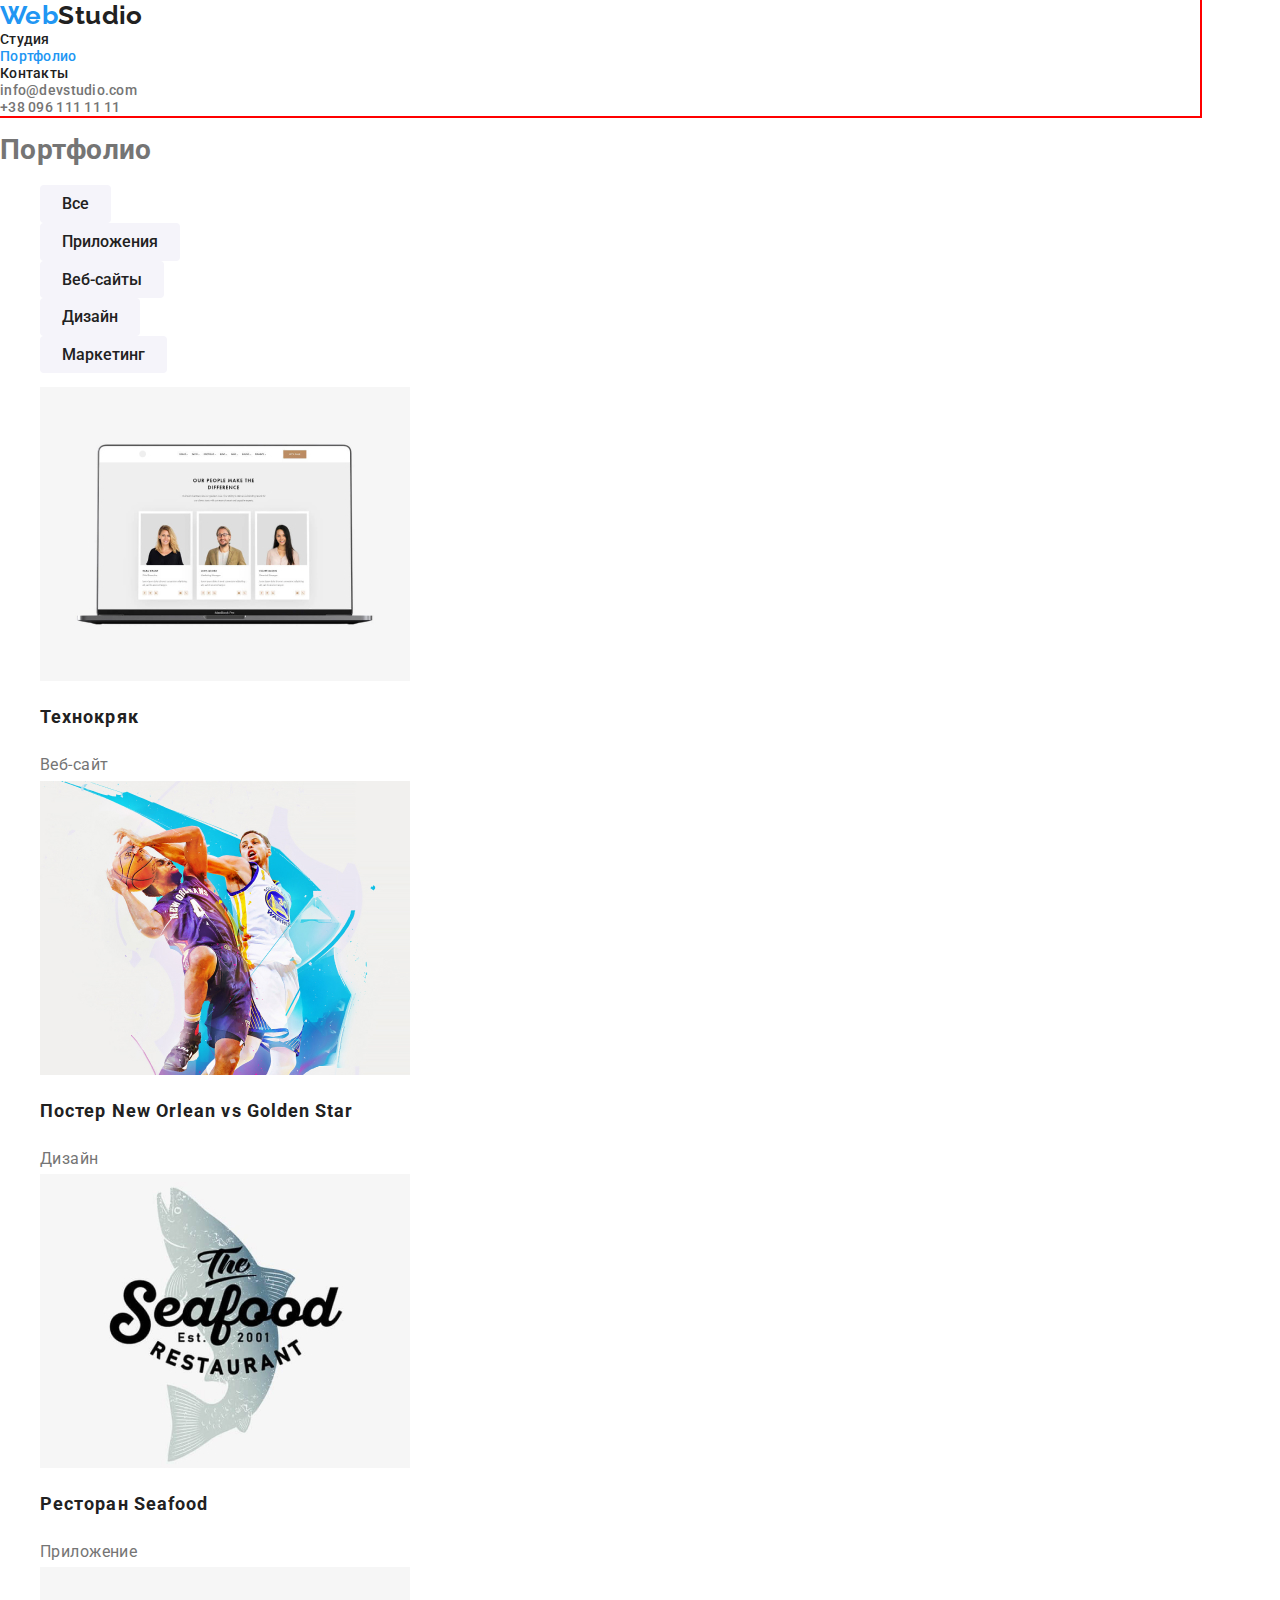
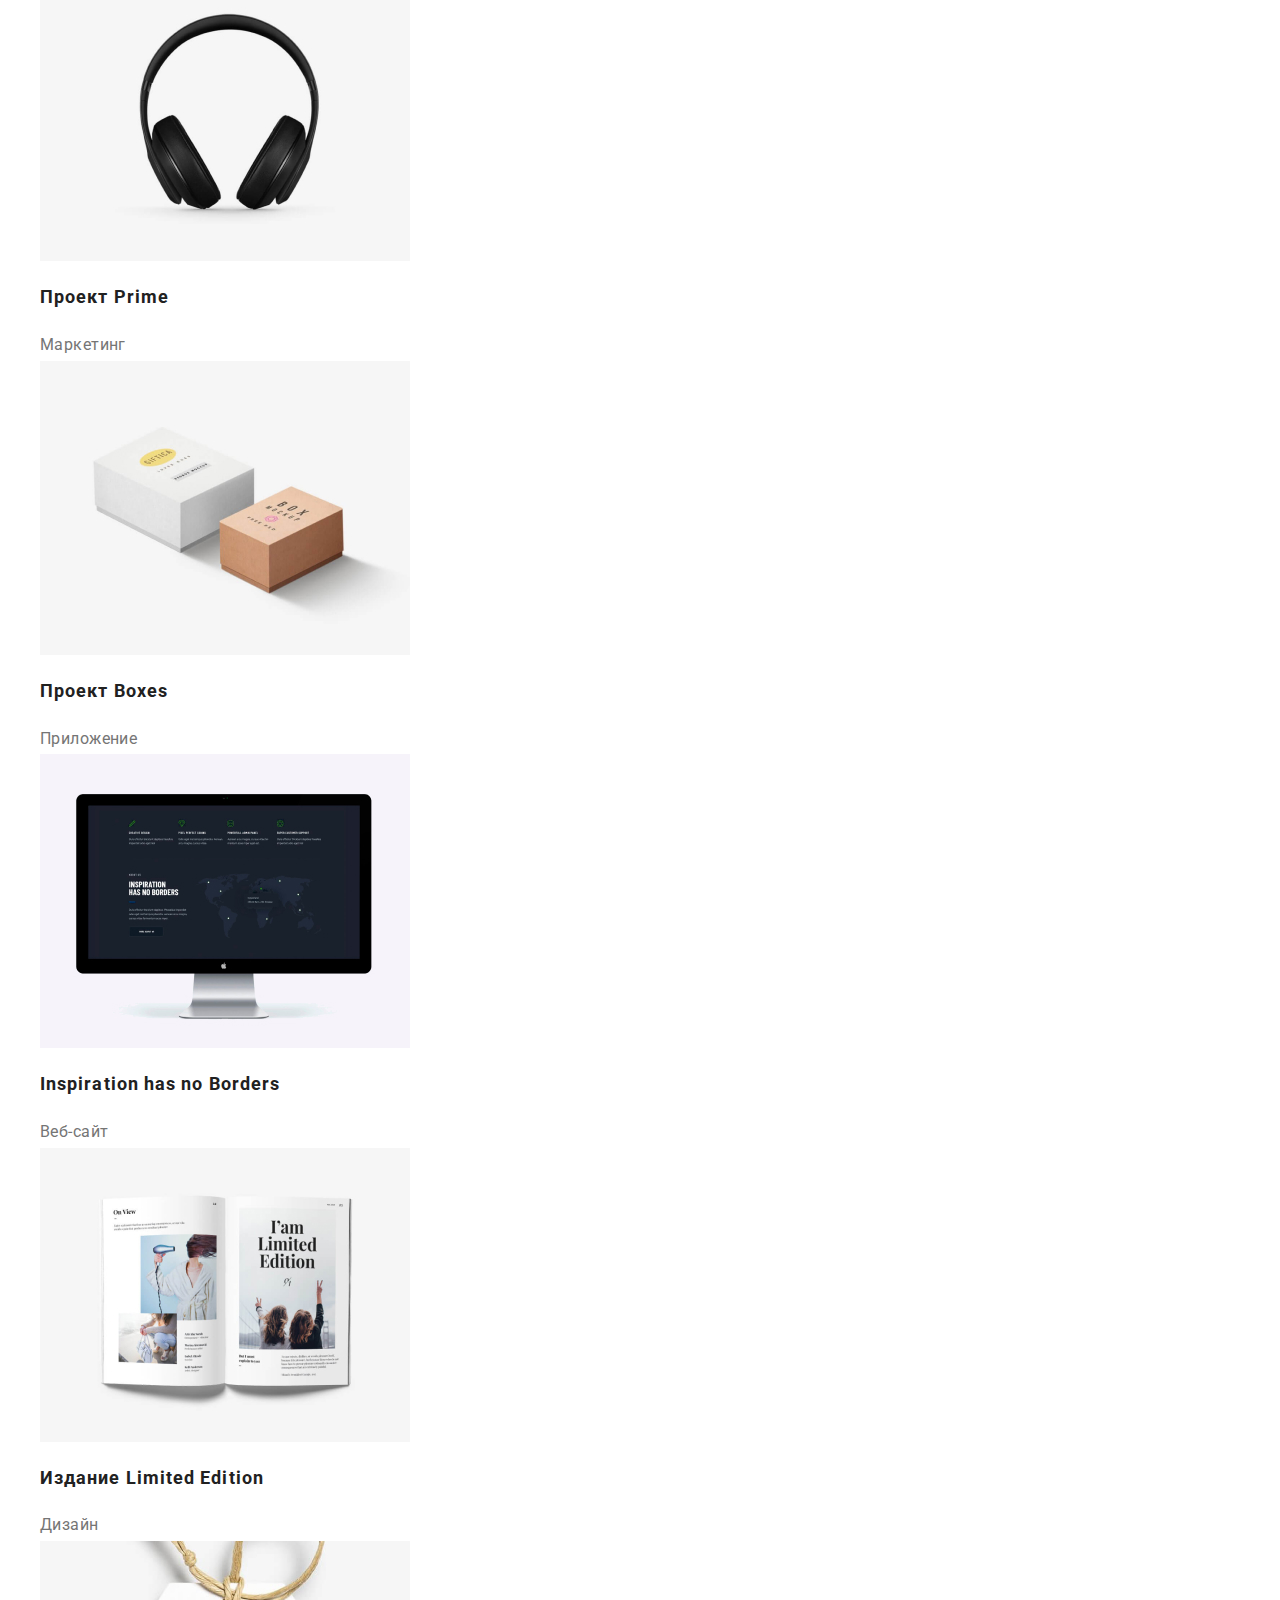
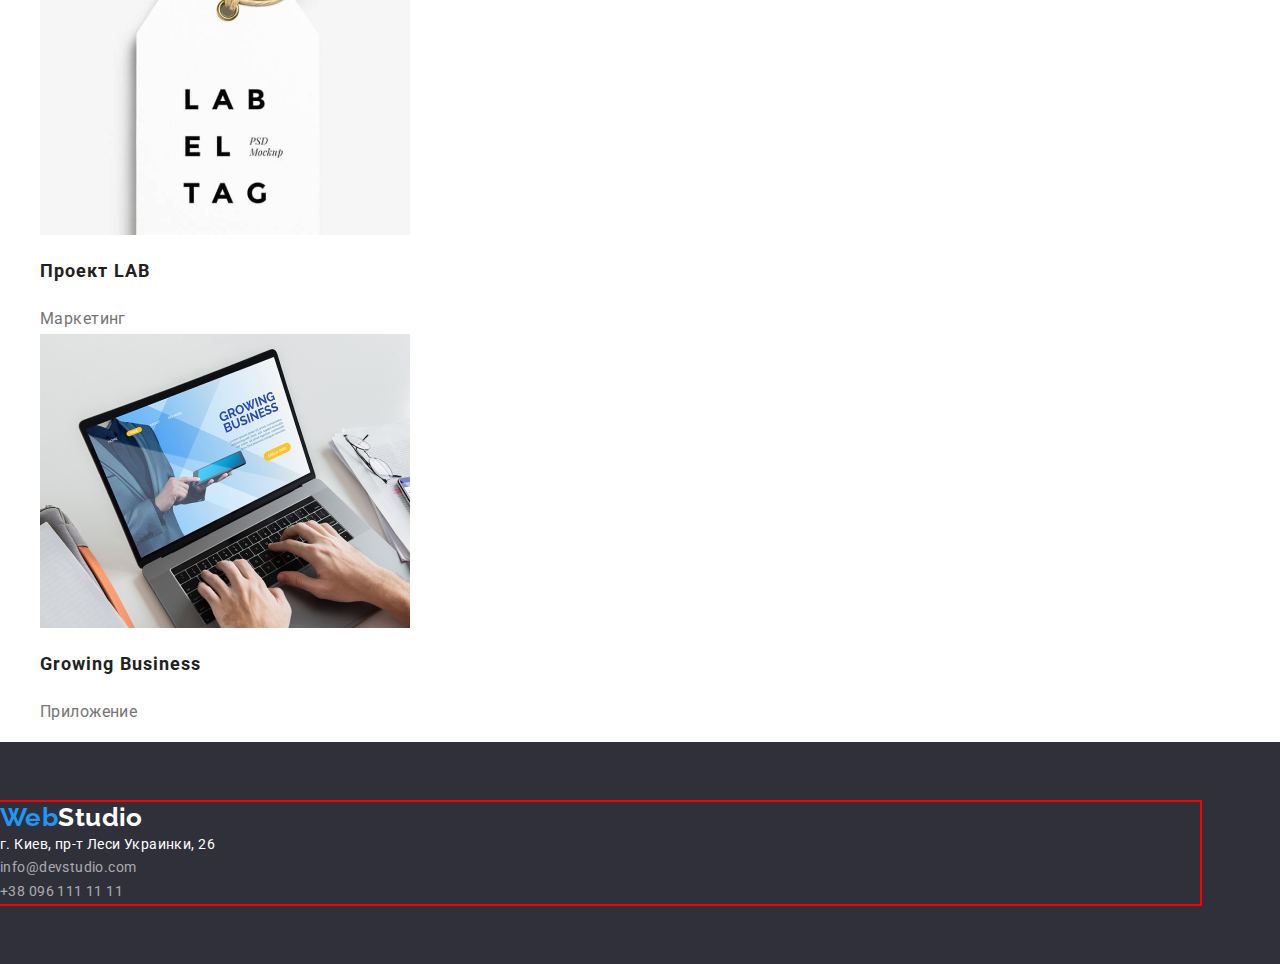
==== portfolio.html @ c58b69b0 "Добавлены отступы странице index.html" ====
<!DOCTYPE html>
<html lang="ru">
<head>
    <meta charset="UTF-8">
    <meta name="viewport" content="width=device-width, initial-scale=1.0">
    <title>Портфолио</title>
    <link href="https://fonts.googleapis.com/css2?family=Raleway:wght@700&family=Roboto:wght@400;500;700;900&display=swap" rel="stylesheet">

    <link rel="stylesheet" href="https://cdnjs.cloudflare.com/ajax/libs/modern-normalize/1.0.0/modern-normalize.min.css">
    <link rel="stylesheet" href="./css/styles.css">
</head>
<body>
   <header>
    <div class="container">  
      <nav class="site-nav">
        <a href="./index.html" lang="en" class="logo"><span class="accent">Web</span>Studio </a>
        <ul class="site-nav list">
          <li><a href="./index.html" class="link">Студия</a></li>
          <li><a href="./portfolio.html" class="link current">Портфолио</a></li>
          <li><a href="#" class="link">Контакты</a></li>
        </ul>
      </nav>
        <ul class="contacts list">
          <li> <a href="mailto:info@devstudio.com" class="link">info@devstudio.com </a>
          </li>
          <li> <a href="tel:+380961111111" class="link">+38 096 111 11 11 </a>
          </li>
        </ul>
    </div>    
  </header>

      <main>
        <!-- фильтры -->
        <section class="portfolio">
          <h1>Портфолио</h1>
          <ul class="filter">
            <li><button type="button" class="button">Все</button></li>
            <li><button type="button" class="button">Приложения</button></li>
            <li><button type="button" class="button">Веб-сайты</button></li>
            <li><button type="button" class="button">Дизайн</button></li>
            <li><button type="button" class="button">Маркетинг</button></li>
          </ul>
          <ul class="projects">
            <li>
              <a href="#" class="project-link">
                <img src="./images/project1.jpg" alt="макбук про с открытой веб-страницей" width="370" height="294">
                <h2 class="title">Технокряк</h2>
                <p class="text">Веб-сайт</p>
              </a>
            </li>
            <li>
              <a href="#" class="project-link">
                <img src="./images/project2.jpg" alt="два баскетболиста в прыжке борятся за мяч" width="370" height="294">
                <h2 class="title">Постер <span lang="en">New Orlean vs Golden Star</span></h2>
                <p class="text">Дизайн</p>
              </a>
            </li>
            <li>
              <a href="#" class="project-link">
                <img src="./images/project3.jpg" alt="логотип ресторана морской еды" width="370" height="294">
                <h2 class="title">Ресторан <span lang="en">Seafood</span></h2>
                <p class="text">Приложение</p>
              </a>
            </li>
            <li>
              <a href="#" class="project-link">
                <img src="./images/project4.jpg" alt="наушники" width="370" height="294">
                <h2 class="title">Проект <span lang="en">Prime</span></h2>
                <p class="text">Маркетинг</p>
              </a>
            </li>
            <li>
              <a href="#" class="project-link">
                <img src="./images/project5.jpg" alt="две коробки белая и розовая" width="370" height="294">
                <h2 class="title">Проект <span lang="en">Boxes</span></h2>
                <p class="text">Приложение</p>
              </a> 
            </li>
            <li> 
              <a href="#" class="project-link">
                <img src="./images/project6.jpg" alt="монитор с открытым сайтом" width="370" height="294">
                <h2 lang="en" class="title">Inspiration has no Borders</h2>
                <p class="text">Веб-сайт</p>
              </a>
            </li>
            <li> 
              <a href="#" class="project-link">
                <img src="./images/project7.jpg" alt="открытый журнал" width="370" height="294">
                <h2 class="title">Издание <span lang="en">Limited Edition</span></h2>
                <p class="text">Дизайн</p>
              </a>
            </li>
            <li>
              <a href="#" class="project-link">
                <img src="./images/project8.jpg" alt="ярлык с надписью" width="370" height="294">
                <h2 class="title">Проект <span lang="en">LAB</span></h2>
                <p class="text">Маркетинг</p>
              </a>
            </li>
            <li>
              <a href="#" class="project-link">
                <img src="./images/project9.jpg" alt="мужские руки на клавиатуре ноутбука">
                <h2 lang="en" class="title">Growing Business</h2>
                <p class="text">Приложение</p>
              </a>
            </li>
          </ul>

        </section>


      </main>

      <footer class="footer">
        <div class="container">
            <a href="./index.html" lang="en" class="footer-logo"><span class="accent">Web</span>Studio</a>
            <address class="address">
              <ul class="address-list list">
                <li>г. Киев, пр-т Леси Украинки, 26</li>
                <li><a href="mailto:info@devstudio.com" class="link">info@devstudio.com</a></li>
                <li><a href="tel:+380961111111" class="link">+38 096 111 11 11 </a>
            </ul>
        </address>
        </div>
      </footer>  
            
</body>
</html>
---- css/styles.css ----
/* основные цвета */
/* основной цвет текста #212121; */
/* вторичный цвет текста #757575; */
/* акцент цвет  #2196f3; */
/* белый #ffffff */

/* цвет фона  #E5E5E5; */
/* цвет фона хедера #FFFFFF; */
/* цвет фона футера #2F303A; */

        /*цвет почта и телефон в футере  */
/* rgba(255, 255, 255, 0.6); */
/* цвет фона кнопки #F5F4FA */

:root{
        --primary-text-color:#757575;
        --title-text-color:#212121;
        --accent-color:#2196f3;
        --accent-white-color: #ffffff;
        --primary-bg-color: #ffffff;
        --team-bg-color:  #F5F4FA;
        --footer-bg-color: #2F303A;
        --button-color: #F5F4FA;
        --primary-font: Roboto, sans-serif;
        --secondary-font: Raleway, sans-serif;
}


body {
        background-color: var(--primary-bg-color); 
        color: var(--primary-text-color);

        font-family: var(--primary-font);
        letter-spacing: 0.03em;
        font-size: 14px;
  }

.list{
        list-style: none;
        margin: 0px;
        padding: 0px;
}
.button {
        display: inline-block;
        border: 0px;
        border-radius: 4px;
        text-align: center;
}


/*  =================Хедер===================== */
.logo{
        color: var(--title-text-color);  
        text-decoration: none;

        font-family: var(--secondary-font);
        font-weight: 700;
        font-size: 26px;
        line-height: 1.19;
}

.logo .accent{
        color: var(--accent-color);
}
.container {
width: 1200px;
outline: 2px solid red;

}
/* ===============навигация сайта==================  */

.site-nav .link {
        color: var(--title-text-color);
}

.contacts .link{
        color: var(--primary-text-color);
}


.link:hover,
.link:focus {
        color: var(--accent-color);
}

.link {
        text-decoration: none;
        font-weight: 500;
        font-size: 14px;
        line-height: 1.14;
        letter-spacing: 0.02em;
}
.site-nav .link.current{
        color: var(--accent-color);

}
/* =========================Герой =================*/
.hero {
        background-color: var(--footer-bg-color);
        text-align: center;
        margin-bottom: 94px;
}
.hero-title {
        color: var(--accent-white-color);

        font-weight: 900;
        font-size: 44px;
        line-height: 1.36;
        letter-spacing: 0.06em;
        text-align: center;     
        text-transform: uppercase;

        width: 698px;
        margin-top: 0;
        margin-bottom: 30px;
}
.hero .button{
        color: var(--accent-white-color);
        background-color: var(--accent-color);

        font-family: inherit;
        text-decoration: none;
        letter-spacing: 0.06em;
        font-size: 16px;
        line-height: 1.875;

        padding: 10px 32px;
}
/* =====================секции================ */
/* .features,
.activities,
.employees{
        list-style: none;
} */

.section-title{
        color: var(--title-text-color);

        font-weight: 700;
        font-size: 36px;
        line-height: 1.17;
        text-align: center;

        margin-top: 0px;
        margin-bottom: 50px;
        
}

/* =================Преимущества =================*/
.features .title{
        color: var(--title-text-color);

        font-weight: 700;
        font-size: 14px;
        line-height: 1.14;
        text-transform: uppercase;

        margin-top: 0px;
        margin-bottom: 10px;
}
.text {
        line-height: 1.71;
        margin: 0px;
}
.features.list {
        margin-bottom: 94px;

}
/* ====================чем мы занимаемся=============== */

.activities.list {
        margin-bottom: 94px;
}

/* ========================Команда==================== */

.team {
background-color: var(--team-bg-color);
padding-top: 94px;
padding-bottom: 94px;
}

.team .employer-card {
        background-color: var(--primary-bg-color);
        padding-bottom: 30px;
        
}

.employer-photo {
        margin-bottom: 30px;

}

.employees .title{
        color: var(--title-text-color);

        font-weight: 500;
        font-size: 16px;
        line-height: 1.19;
        text-align: center;

        margin-top: 0px;
        margin-bottom: 10px;
}

.position {
        font-size: 16px;
        line-height: 1.19;
        margin: 0px;
        text-align: center;

}

/* =======================футер======================= */
.footer{
        background-color: var(--footer-bg-color);
        padding-bottom: 60px;
        padding-top: 60px;
}

.footer-logo {
        color: var(--accent-white-color);
        text-decoration: none;

        font-family: var(--secondary-font);
        font-weight: 700;
        font-size: 26px;
        line-height: 1.19;

        margin-bottom: 20px;
}
.footer-logo .accent {
        color: var(--accent-color)
}
.address-list {
        color: var(--accent-white-color);
        list-style: none;

        font-style: normal;
        font-size: 14px;
        line-height: 1.71;
}
.address .link {
color: rgba(255, 255, 255, 0.6);
text-decoration: none;

font-weight: 400;
font-size: 14px;
line-height: 1.71;
letter-spacing: 0.03em;

}

/* =============================Портфолио========================== */
.filter,
.projects {
        list-style: none;
}

.filter .button {
        color: var(--title-text-color);
        background-color: var(--button-color);

        font-family: inherit;
        font-weight: 500;
        font-size: 16px;
        line-height: 1.6;

        padding: 6px 22px;
}

.filter .button:hover, 
.filter .button:focus{
        color:var(--accent-white-color) ;
        background-color: var(--accent-color);
}

.projects .project-link {
        text-decoration: none;
        color: var(--primary-text-color);
}

.projects .title {
        color: var(--title-text-color);

        font-weight: 700;
        font-size: 18px;
        line-height: 2;
        letter-spacing: 0.06em;
}

.projects .text{
        font-size: 16px;
        line-height: 1.9;
        
}
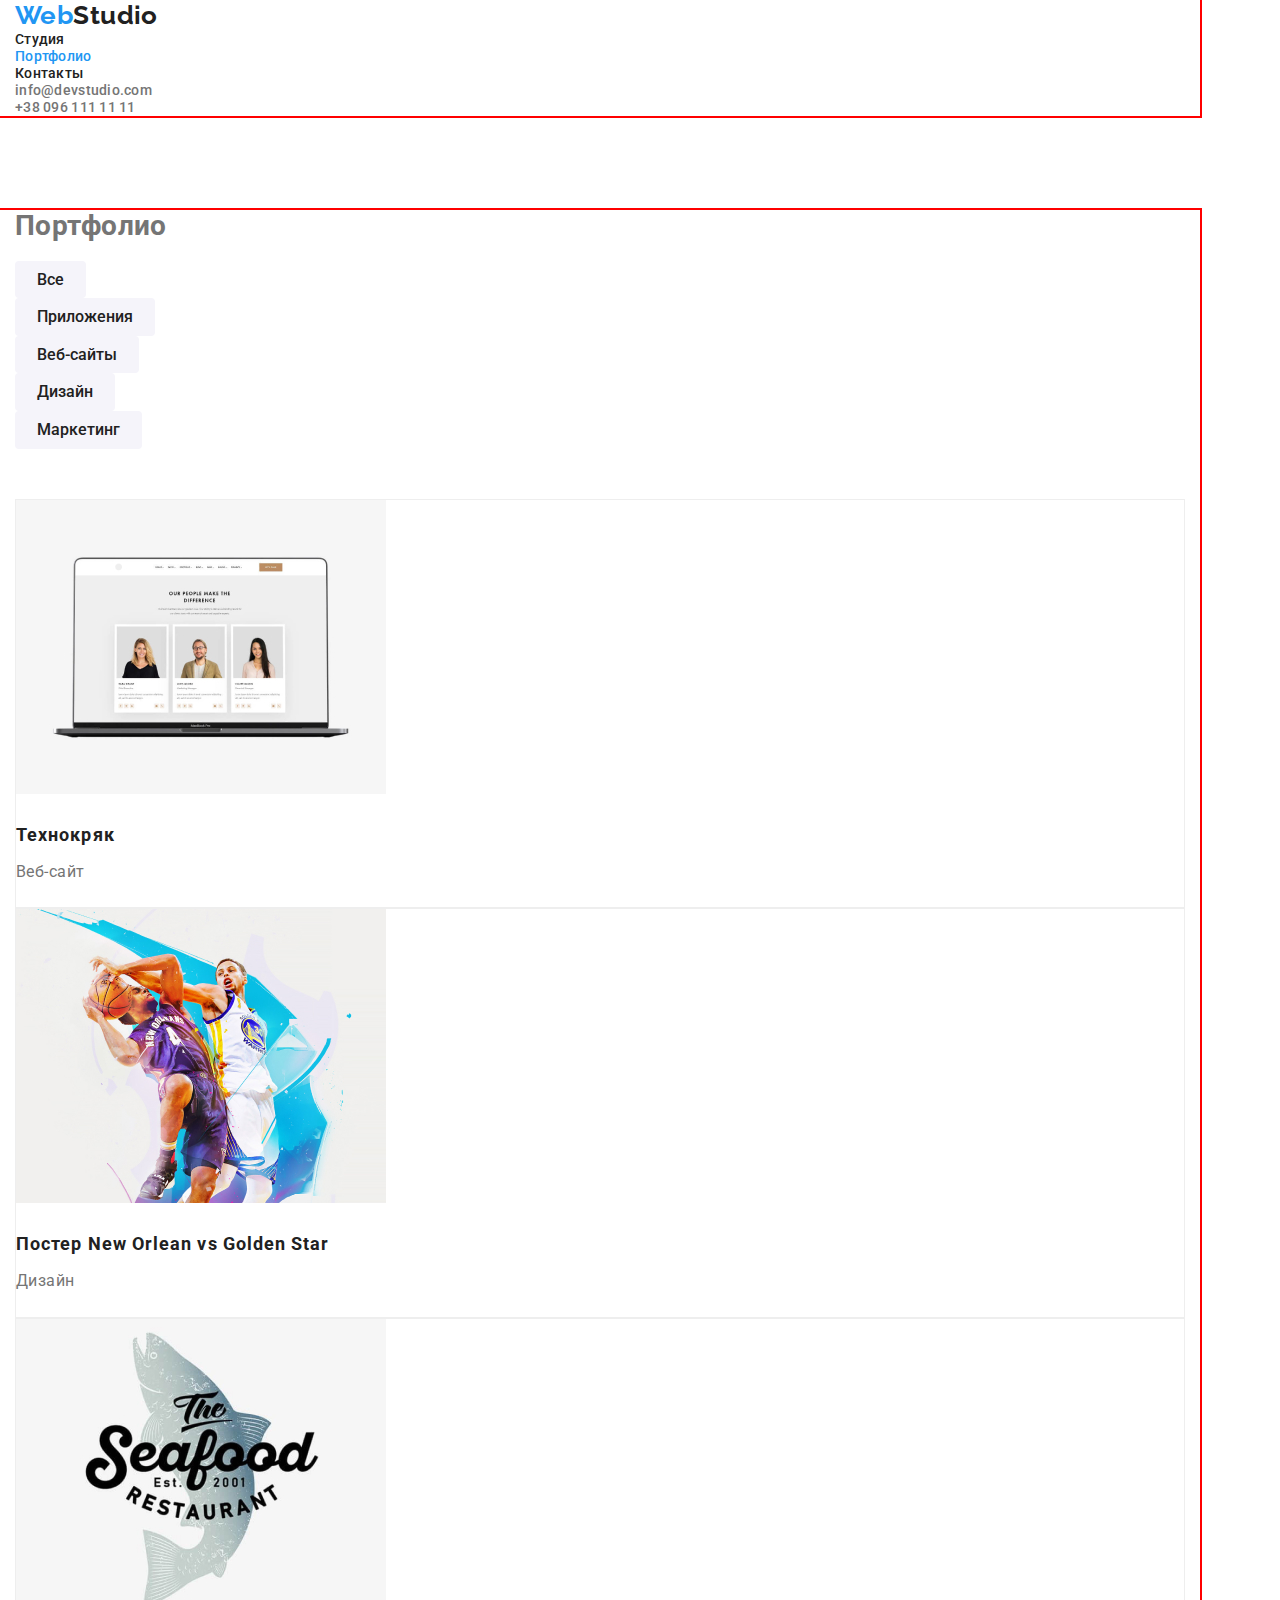
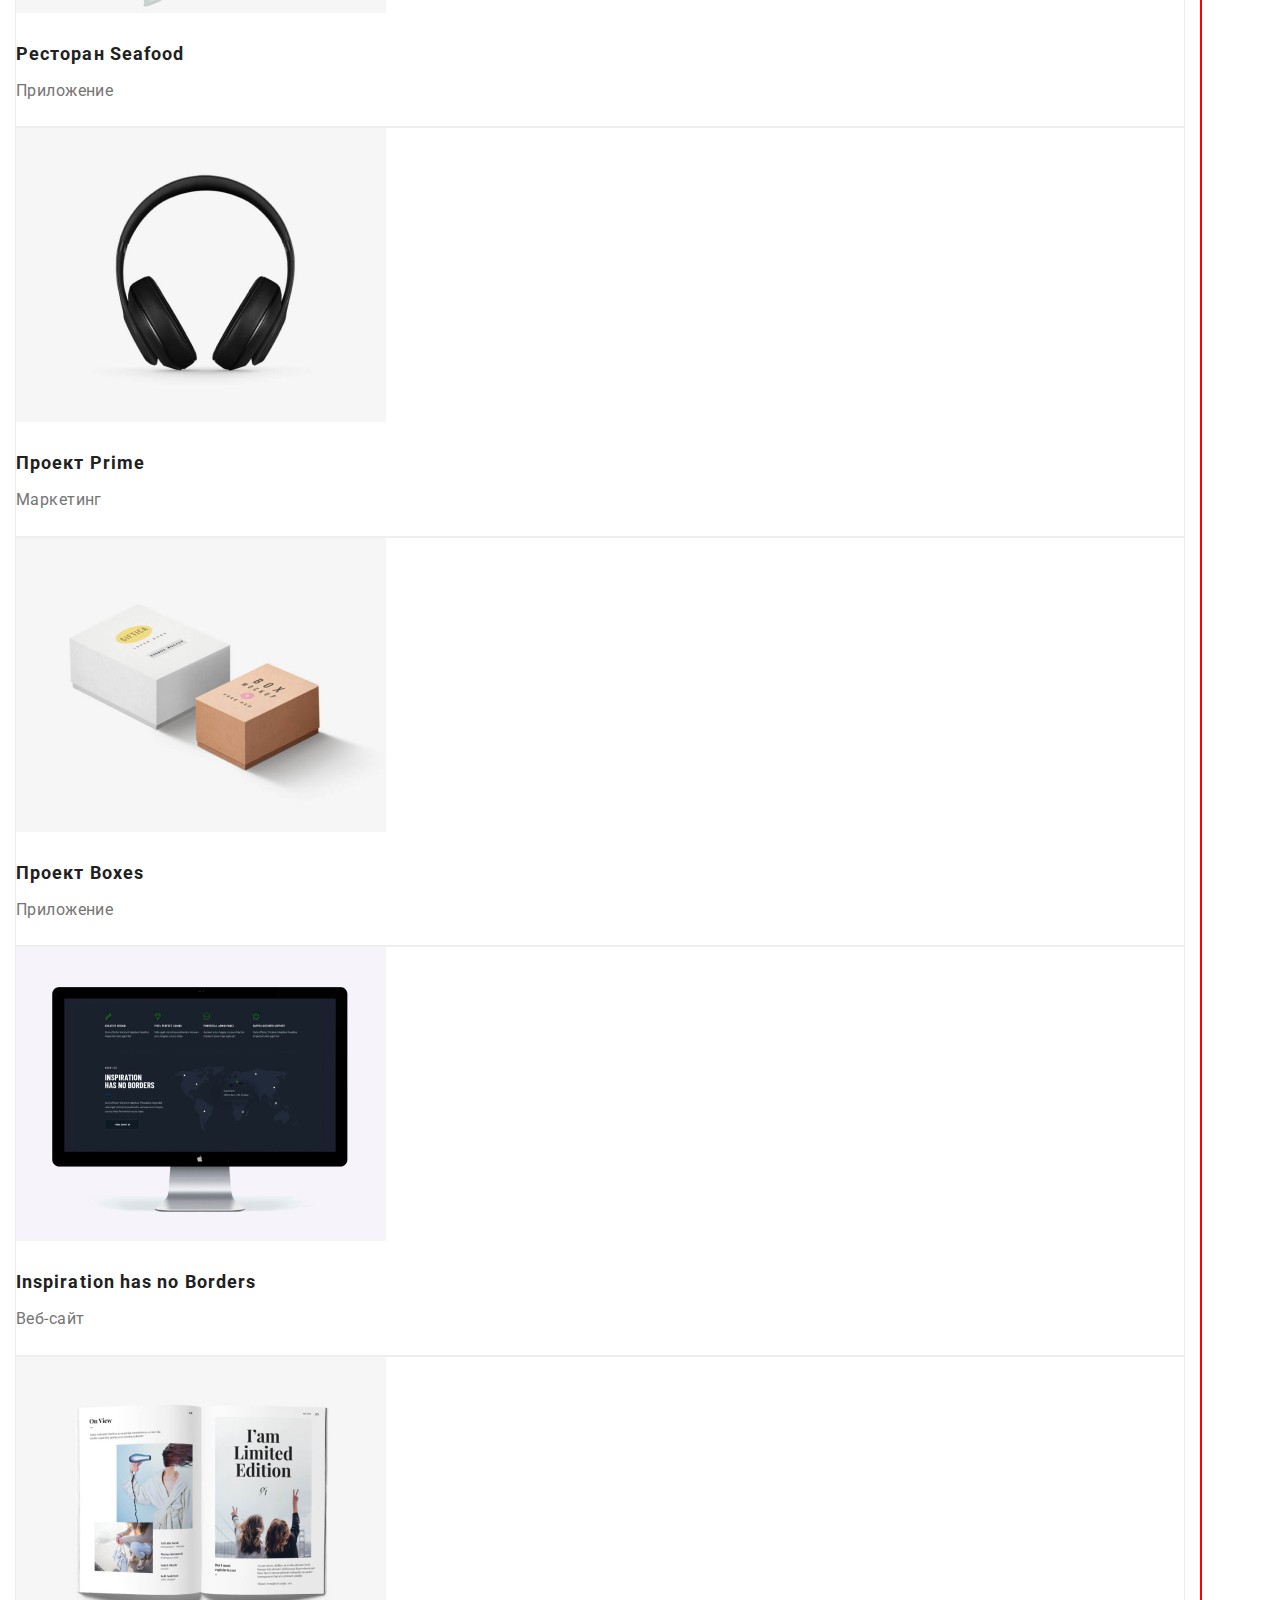
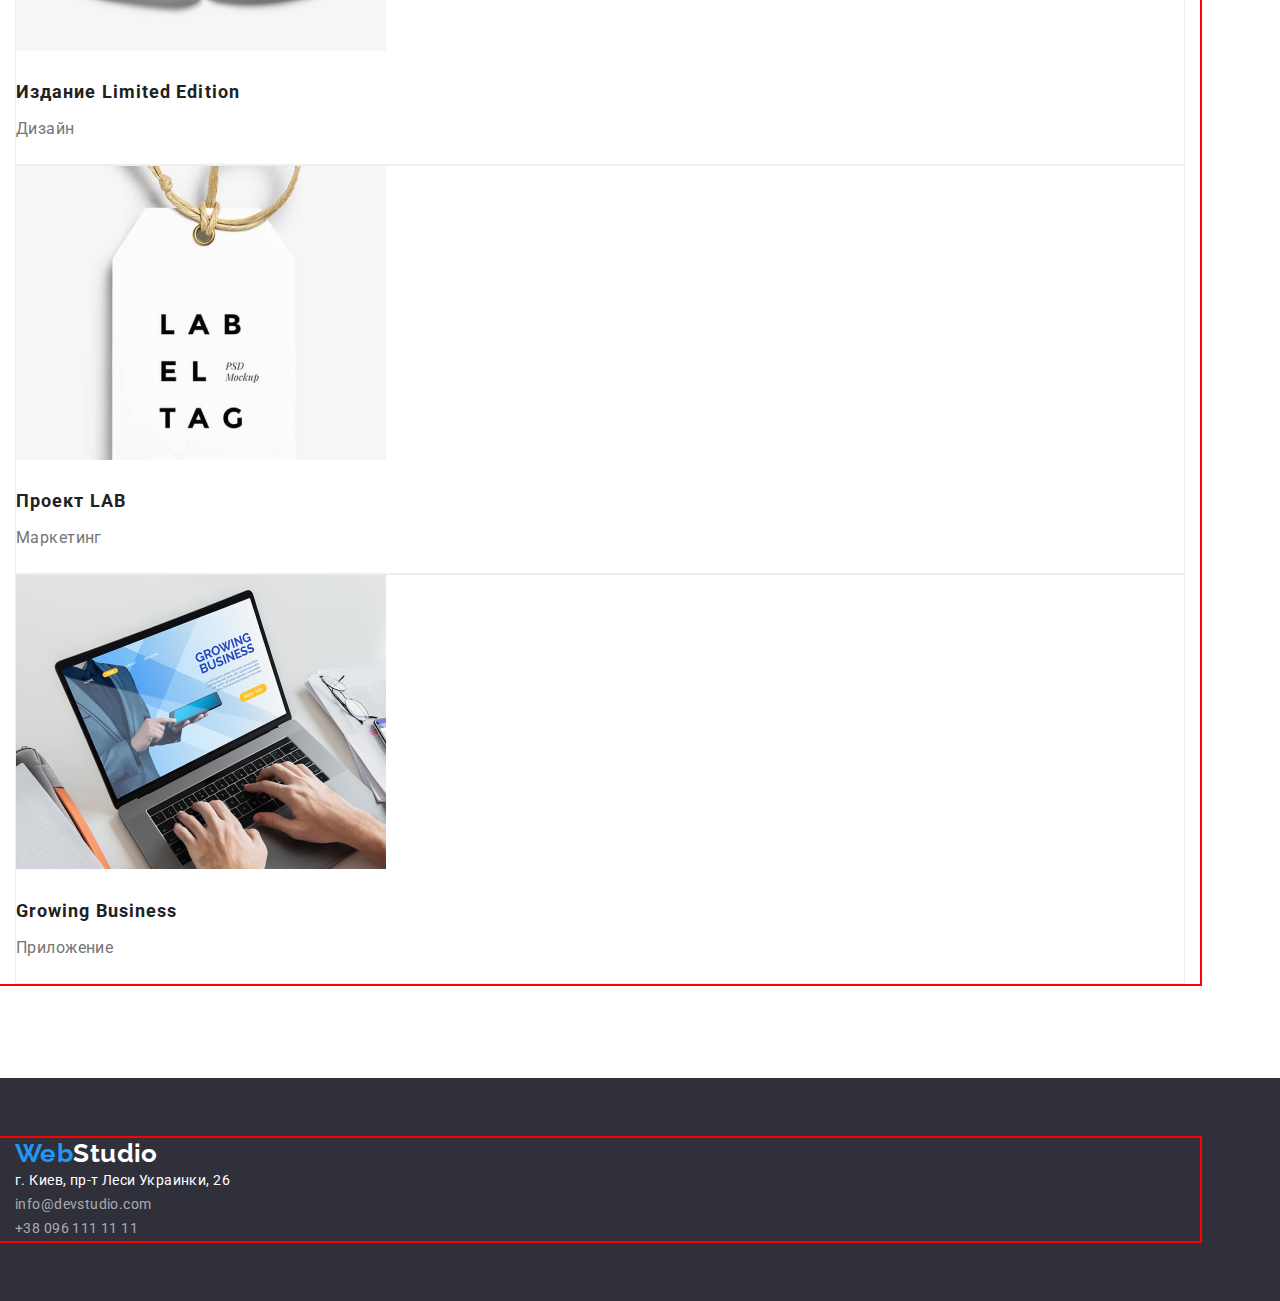
==== commit 12a874f3: "добавлены отступы в portfolio" ====
--- a/portfolio.html
+++ b/portfolio.html
@@ -10,6 +10,8 @@
     <link rel="stylesheet" href="./css/styles.css">
 </head>
 <body>
+
+  <!-- =======Хедер=========== -->
    <header>
     <div class="container">  
       <nav class="site-nav">
@@ -29,88 +31,89 @@
     </div>    
   </header>
 
-      <main>
-        <!-- фильтры -->
-        <section class="portfolio">
+   <main>
+   <!--======== фильтры ==========-->
+    <section class="portfolio">
+        <div class="container">
           <h1>Портфолио</h1>
-          <ul class="filter">
+          <ul class="filter list">
             <li><button type="button" class="button">Все</button></li>
             <li><button type="button" class="button">Приложения</button></li>
             <li><button type="button" class="button">Веб-сайты</button></li>
             <li><button type="button" class="button">Дизайн</button></li>
             <li><button type="button" class="button">Маркетинг</button></li>
           </ul>
-          <ul class="projects">
-            <li>
+    <!--=======проекты============  -->
+          <ul class="projects list">
+            <li class="projects-item">
               <a href="#" class="project-link">
-                <img src="./images/project1.jpg" alt="макбук про с открытой веб-страницей" width="370" height="294">
+                <img src="./images/project1.jpg" alt="макбук про с открытой веб-страницей" width="370" height="294" class="project-img">
                 <h2 class="title">Технокряк</h2>
                 <p class="text">Веб-сайт</p>
               </a>
             </li>
-            <li>
+            <li class="projects-item">
               <a href="#" class="project-link">
-                <img src="./images/project2.jpg" alt="два баскетболиста в прыжке борятся за мяч" width="370" height="294">
+                <img src="./images/project2.jpg" alt="два баскетболиста в прыжке борятся за мяч" width="370" height="294" class="project-img">
                 <h2 class="title">Постер <span lang="en">New Orlean vs Golden Star</span></h2>
                 <p class="text">Дизайн</p>
               </a>
             </li>
-            <li>
+            <li class="projects-item">
               <a href="#" class="project-link">
-                <img src="./images/project3.jpg" alt="логотип ресторана морской еды" width="370" height="294">
+                <img src="./images/project3.jpg" alt="логотип ресторана морской еды" width="370" height="294" class="project-img">
                 <h2 class="title">Ресторан <span lang="en">Seafood</span></h2>
                 <p class="text">Приложение</p>
               </a>
             </li>
-            <li>
+            <li class="projects-item">
               <a href="#" class="project-link">
-                <img src="./images/project4.jpg" alt="наушники" width="370" height="294">
+                <img src="./images/project4.jpg" alt="наушники" width="370" height="294" class="project-img">
                 <h2 class="title">Проект <span lang="en">Prime</span></h2>
                 <p class="text">Маркетинг</p>
               </a>
             </li>
-            <li>
+            <li class="projects-item">
               <a href="#" class="project-link">
-                <img src="./images/project5.jpg" alt="две коробки белая и розовая" width="370" height="294">
+                <img src="./images/project5.jpg" alt="две коробки белая и розовая" width="370" height="294" class="project-img">
                 <h2 class="title">Проект <span lang="en">Boxes</span></h2>
                 <p class="text">Приложение</p>
               </a> 
             </li>
-            <li> 
+            <li class="projects-item"> 
               <a href="#" class="project-link">
-                <img src="./images/project6.jpg" alt="монитор с открытым сайтом" width="370" height="294">
+                <img src="./images/project6.jpg" alt="монитор с открытым сайтом" width="370" height="294" class="project-img">
                 <h2 lang="en" class="title">Inspiration has no Borders</h2>
                 <p class="text">Веб-сайт</p>
               </a>
             </li>
-            <li> 
+            <li class="projects-item">
               <a href="#" class="project-link">
-                <img src="./images/project7.jpg" alt="открытый журнал" width="370" height="294">
+                <img src="./images/project7.jpg" alt="открытый журнал" width="370" height="294" class="project-img">
                 <h2 class="title">Издание <span lang="en">Limited Edition</span></h2>
                 <p class="text">Дизайн</p>
               </a>
             </li>
-            <li>
+            <li class="projects-item">
               <a href="#" class="project-link">
-                <img src="./images/project8.jpg" alt="ярлык с надписью" width="370" height="294">
+                <img src="./images/project8.jpg" alt="ярлык с надписью" width="370" height="294" class="project-img">
                 <h2 class="title">Проект <span lang="en">LAB</span></h2>
                 <p class="text">Маркетинг</p>
               </a>
             </li>
-            <li>
+            <li class="projects-item">
               <a href="#" class="project-link">
-                <img src="./images/project9.jpg" alt="мужские руки на клавиатуре ноутбука">
+                <img src="./images/project9.jpg" alt="мужские руки на клавиатуре ноутбука" class="project-img">
                 <h2 lang="en" class="title">Growing Business</h2>
                 <p class="text">Приложение</p>
               </a>
             </li>
           </ul>
+        </div>
+    </section>
+  </main>
 
-        </section>
-
-
-      </main>
-
+  <!-- ========футер============ -->
       <footer class="footer">
         <div class="container">
             <a href="./index.html" lang="en" class="footer-logo"><span class="accent">Web</span>Studio</a>
--- a/css/styles.css
+++ b/css/styles.css
@@ -46,7 +46,11 @@
         border-radius: 4px;
         text-align: center;
 }
-
+.container {
+        width: 1200px;
+        outline: 2px solid red;
+        padding: 0 15px;
+        }
 
 /*  =================Хедер===================== */
 .logo{
@@ -62,11 +66,7 @@
 .logo .accent{
         color: var(--accent-color);
 }
-.container {
-width: 1200px;
-outline: 2px solid red;
-
-}
+
 /* ===============навигация сайта==================  */
 
 .site-nav .link {
@@ -182,6 +182,8 @@
 
 .team .employer-card {
         background-color: var(--primary-bg-color);
+        border-radius: 0px 0px 4px 4px;
+
         padding-bottom: 30px;
         
 }
@@ -252,9 +254,14 @@
 }
 
 /* =============================Портфолио========================== */
-.filter,
-.projects {
-        list-style: none;
+
+.portfolio {
+        margin-top: 94px;
+        margin-bottom: 94px;
+}
+
+.filter {
+        margin-bottom: 50px;
 }
 
 .filter .button {
@@ -279,6 +286,9 @@
         text-decoration: none;
         color: var(--primary-text-color);
 }
+.project-img{
+        margin-bottom: 20px;
+}
 
 .projects .title {
         color: var(--title-text-color);
@@ -287,10 +297,22 @@
         font-size: 18px;
         line-height: 2;
         letter-spacing: 0.06em;
+        
+        margin-top: 0px;
+        margin-bottom: 4px;
 }
 
 .projects .text{
         font-size: 16px;
         line-height: 1.9;
+
+        margin-bottom: 20px;
         
-}+}
+
+.projects-item {
+background-color: var(--primary-bg-color);
+border: 1px solid #EEEEEE;
+
+}
+
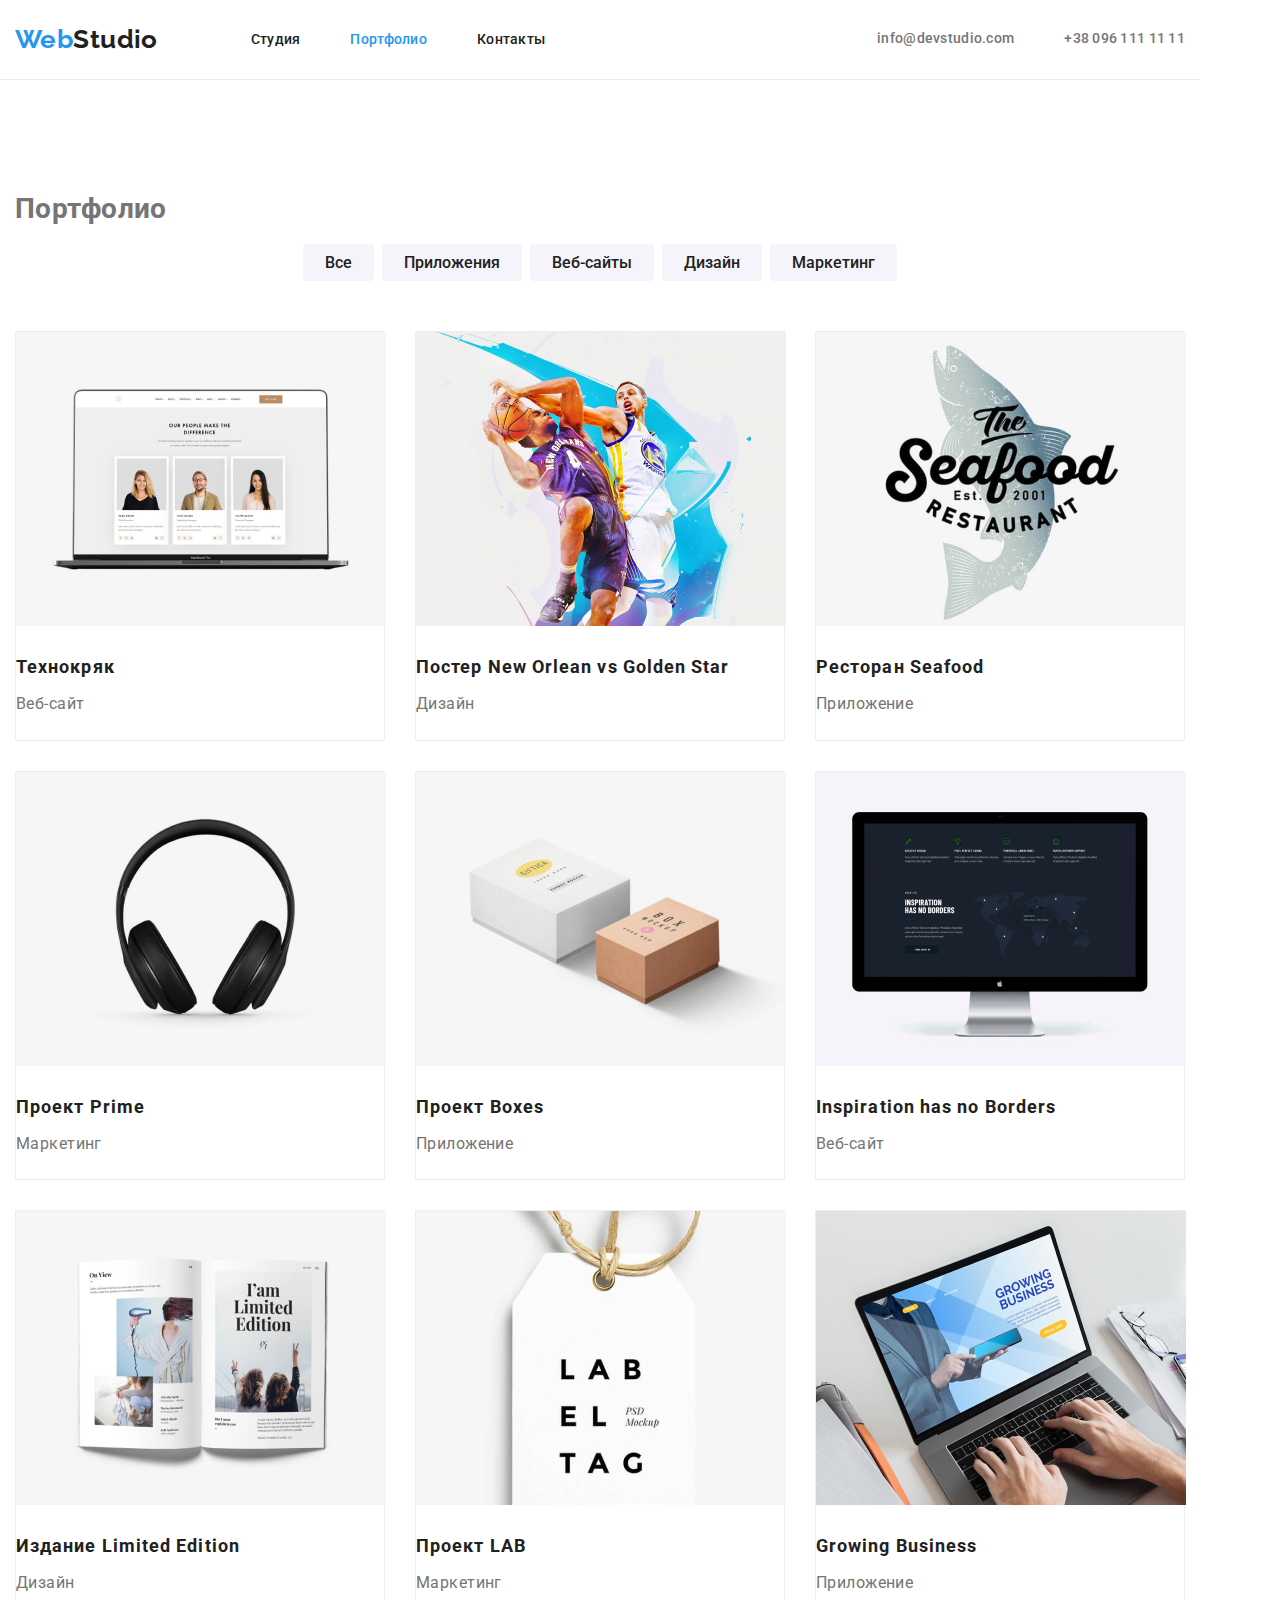
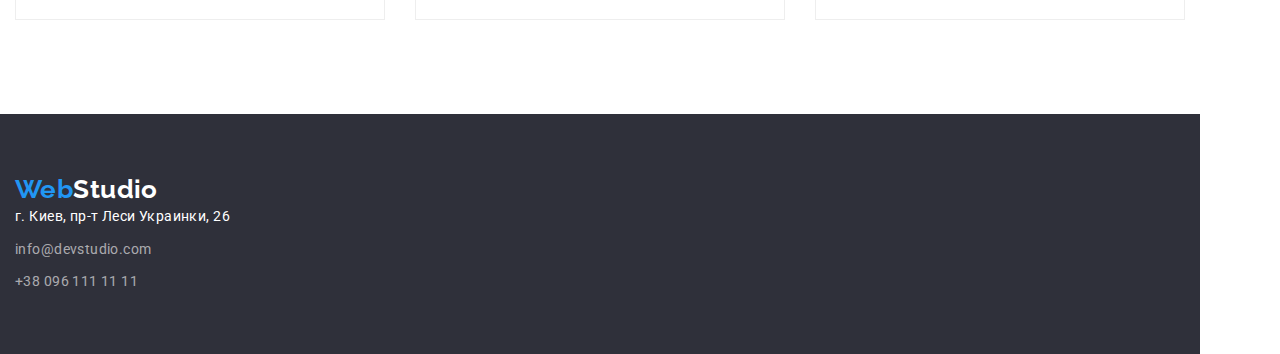
==== commit ae15d021: "Добавлен flexbox и исправлены отступы" ====
--- a/portfolio.html
+++ b/portfolio.html
@@ -12,20 +12,20 @@
 <body>
 
   <!-- =======Хедер=========== -->
-   <header>
-    <div class="container">  
+  <header>
+    <div class="nav container">  
       <nav class="site-nav">
         <a href="./index.html" lang="en" class="logo"><span class="accent">Web</span>Studio </a>
         <ul class="site-nav list">
-          <li><a href="./index.html" class="link">Студия</a></li>
-          <li><a href="./portfolio.html" class="link current">Портфолио</a></li>
-          <li><a href="#" class="link">Контакты</a></li>
+          <li class="nav-item"><a href="./index.html" class="link">Студия</a></li>
+          <li class="nav-item"><a href="./portfolio.html" class="link current">Портфолио</a></li>
+          <li class="nav-item"><a href="#" class="link">Контакты</a></li>
         </ul>
       </nav>
         <ul class="contacts list">
-          <li> <a href="mailto:info@devstudio.com" class="link">info@devstudio.com </a>
+          <li class="contacts-item"> <a href="mailto:info@devstudio.com" class="header-adress link">info@devstudio.com </a>
           </li>
-          <li> <a href="tel:+380961111111" class="link">+38 096 111 11 11 </a>
+          <li class="contacts-item"> <a href="tel:+380961111111" class="header-adress link">+38 096 111 11 11 </a>
           </li>
         </ul>
     </div>    
@@ -33,8 +33,7 @@
 
    <main>
    <!--======== фильтры ==========-->
-    <section class="portfolio">
-        <div class="container">
+    <section class="portfolio container">
           <h1>Портфолио</h1>
           <ul class="filter list">
             <li><button type="button" class="button">Все</button></li>
@@ -114,18 +113,16 @@
   </main>
 
   <!-- ========футер============ -->
-      <footer class="footer">
-        <div class="container">
-            <a href="./index.html" lang="en" class="footer-logo"><span class="accent">Web</span>Studio</a>
-            <address class="address">
-              <ul class="address-list list">
-                <li>г. Киев, пр-т Леси Украинки, 26</li>
-                <li><a href="mailto:info@devstudio.com" class="link">info@devstudio.com</a></li>
-                <li><a href="tel:+380961111111" class="link">+38 096 111 11 11 </a>
-            </ul>
-        </address>
-        </div>
-      </footer>  
-            
+  <footer class="footer container">
+    <a href="./index.html" lang="en" class="footer-logo"><span class="accent">Web</span>Studio</a>
+    <address class="address">
+        <ul class="address-list list">
+          <li class="address-item">г. Киев, пр-т Леси Украинки, 26</li>
+          <li class="address-item"><a href="mailto:info@devstudio.com" class="link">info@devstudio.com</a></li>
+          <li class="address-item"><a href="tel:+380961111111" class="link">+38 096 111 11 11 </a>
+      </ul>
+    </address>
+  </footer>  
+          
 </body>
 </html>--- a/css/styles.css
+++ b/css/styles.css
@@ -48,7 +48,7 @@
 }
 .container {
         width: 1200px;
-        outline: 2px solid red;
+        /* outline: 2px solid red; */
         padding: 0 15px;
         }
 
@@ -61,6 +61,9 @@
         font-weight: 700;
         font-size: 26px;
         line-height: 1.19;
+
+        margin-right: 93px;
+        
 }
 
 .logo .accent{
@@ -68,10 +71,36 @@
 }
 
 /* ===============навигация сайта==================  */
+.nav.container {
+        display: flex;
+        justify-content: space-between;
+        padding-top: 24px;
+        padding-bottom: 24px;
+
+        border-bottom: 1px solid #ECECEC;
+
+}
+.site-nav{
+        display: flex;
+        justify-content: space-between;
+        align-items: center;
+}
+/* .site-nav.list{
+        margin-top: 32px;
+        margin-bottom: 32px;
+} */
+.contacts.list:last-child {
+        margin-left: 50px;
+}
 
 .site-nav .link {
         color: var(--title-text-color);
 }
+
+.contacts.list {
+        display: flex;
+        align-items: center;
+}        
 
 .contacts .link{
         color: var(--primary-text-color);
@@ -82,7 +111,9 @@
 .link:focus {
         color: var(--accent-color);
 }
-
+.site-nav li+li {
+        margin-left: 50px;
+} 
 .link {
         text-decoration: none;
         font-weight: 500;
@@ -92,13 +123,30 @@
 }
 .site-nav .link.current{
         color: var(--accent-color);
-
+}
+.header-adress {
+        display: block;
+}
+
+/* /* .contacts-item {
+        margin-top: 32px;
+        margin-bottom: 32px;} */
+.contacts li+li {
+        margin-left: 50px;
 }
 /* =========================Герой =================*/
 .hero {
         background-color: var(--footer-bg-color);
         text-align: center;
-        margin-bottom: 94px;
+}
+.hero.container {
+        padding-top: 200px;
+        padding-bottom: 200px;
+
+        display: flex;
+        justify-content: center;
+        flex-direction: column;
+        align-items: center;
 }
 .hero-title {
         color: var(--accent-white-color);
@@ -111,7 +159,6 @@
         text-transform: uppercase;
 
         width: 698px;
-        margin-top: 0;
         margin-bottom: 30px;
 }
 .hero .button{
@@ -147,7 +194,11 @@
 }
 
 /* =================Преимущества =================*/
-.features .title{
+
+.features .section-title{
+        margin: 0;
+}
+.features-list .title{
         color: var(--title-text-color);
 
         font-weight: 700;
@@ -162,14 +213,30 @@
         line-height: 1.71;
         margin: 0px;
 }
-.features.list {
-        margin-bottom: 94px;
-
+.features {
+        padding-top: 94px;
+        padding-bottom: 94px;
+}
+.features-list{
+        display: flex;
+        justify-content: center;
+}
+.features-list li+li{
+        margin-left: 30px;
+}
+.features-list li{
+        max-width: 270px;
 }
 /* ====================чем мы занимаемся=============== */
 
-.activities.list {
-        margin-bottom: 94px;
+.activities {
+        padding-bottom: 94px;
+}
+.activities-list {
+        display: flex;
+}
+.activities-list li+li {
+margin-left: 30px;
 }
 
 /* ========================Команда==================== */
@@ -210,7 +277,12 @@
         line-height: 1.19;
         margin: 0px;
         text-align: center;
-
+}
+.employees.list{
+        display: flex;
+}
+.employees.list li+li{
+        margin-left: 30px;
 }
 
 /* =======================футер======================= */
@@ -241,6 +313,7 @@
         font-style: normal;
         font-size: 14px;
         line-height: 1.71;
+        display: block;
 }
 .address .link {
 color: rgba(255, 255, 255, 0.6);
@@ -250,18 +323,27 @@
 font-size: 14px;
 line-height: 1.71;
 letter-spacing: 0.03em;
-
+}
+
+.address-list li+li {
+        margin-top: 9px;
 }
 
 /* =============================Портфолио========================== */
 
+/* =============================фильтры====================== */
 .portfolio {
-        margin-top: 94px;
-        margin-bottom: 94px;
+        padding-top: 94px;
+        padding-bottom: 94px;
 }
 
 .filter {
         margin-bottom: 50px;
+        display: flex;
+        justify-content: center;
+}
+.filter li+li{
+        margin-left: 8px;
 }
 
 .filter .button {
@@ -281,6 +363,14 @@
         color:var(--accent-white-color) ;
         background-color: var(--accent-color);
 }
+
+/* ===================проэкты=========================== */
+
+.projects {
+        display: flex;
+        flex-wrap: wrap;
+}
+
 
 .projects .project-link {
         text-decoration: none;
@@ -313,6 +403,11 @@
 .projects-item {
 background-color: var(--primary-bg-color);
 border: 1px solid #EEEEEE;
-
-}
-
+max-width: 370px;
+}
+.projects-item:not(:nth-child(3n)) {
+        margin-right: 30px;
+}
+.projects-item:not(:nth-child(n+7)) {
+        margin-bottom: 30px;
+}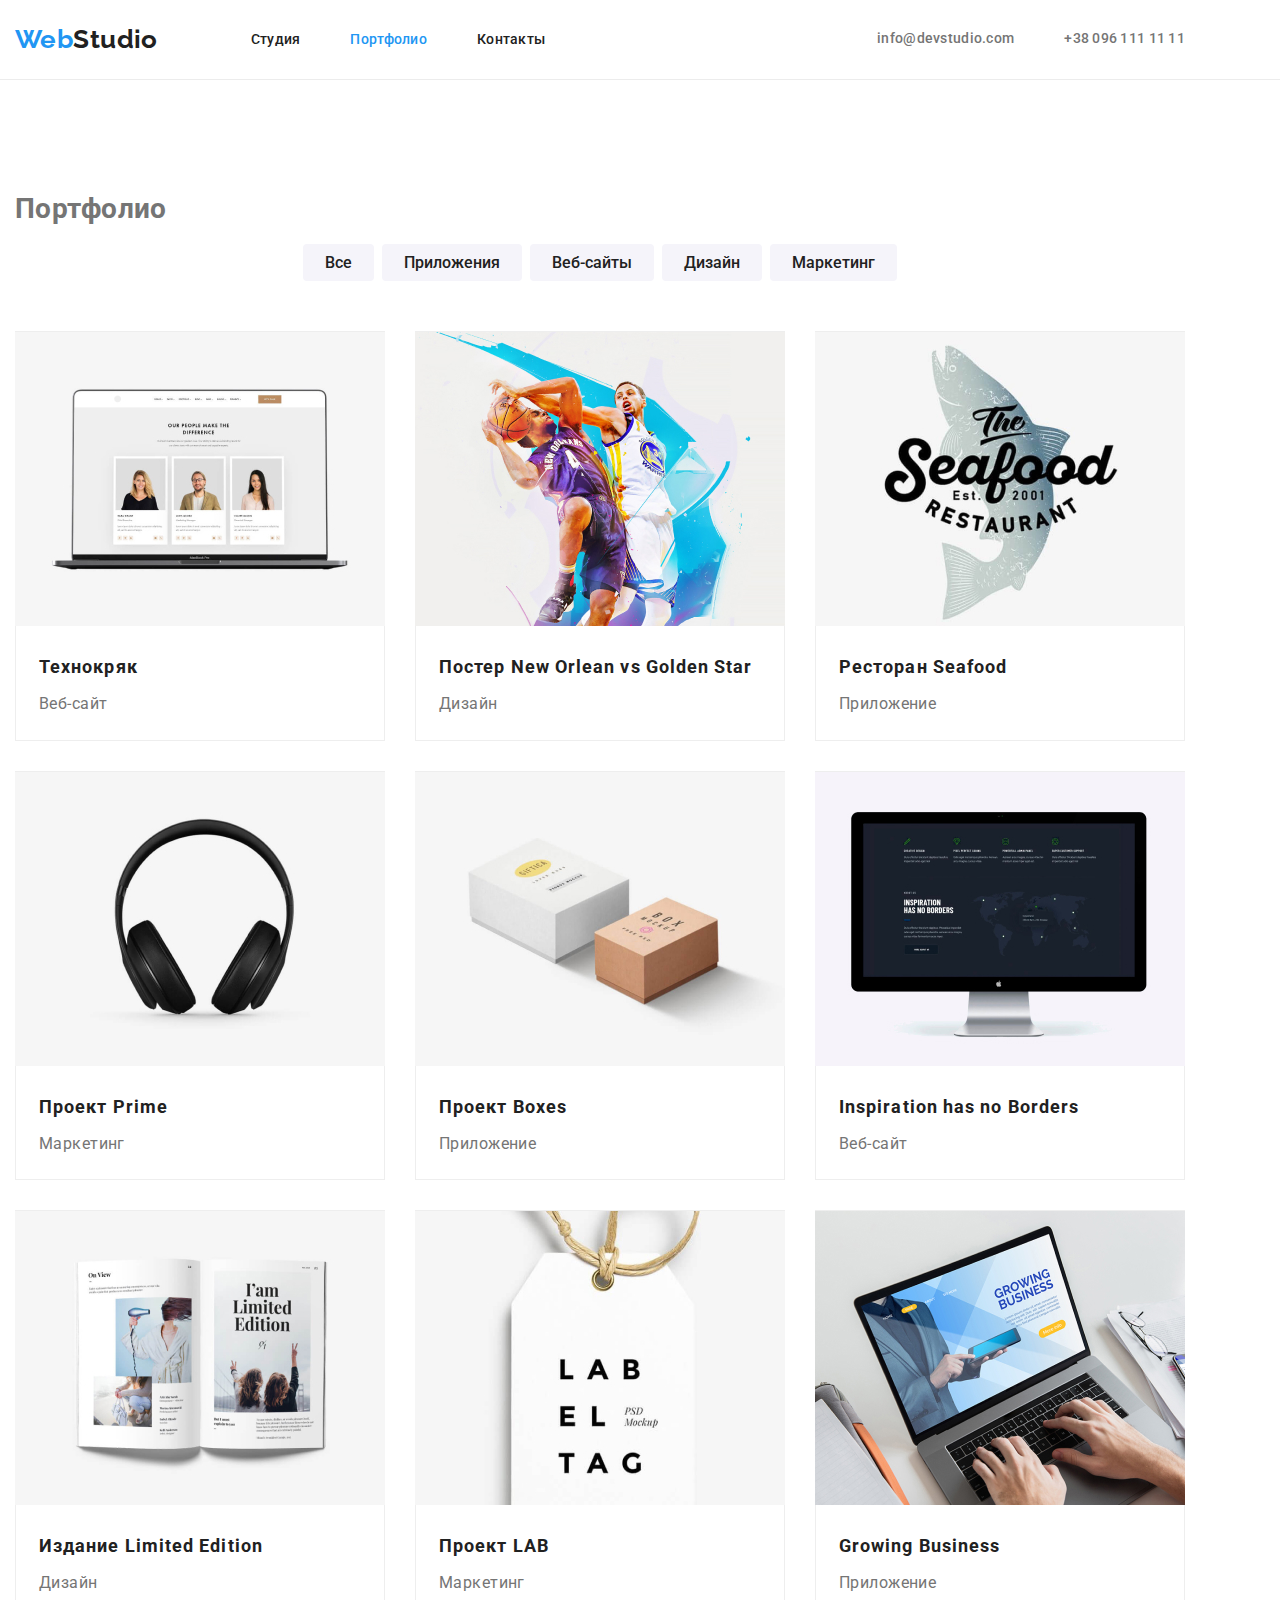
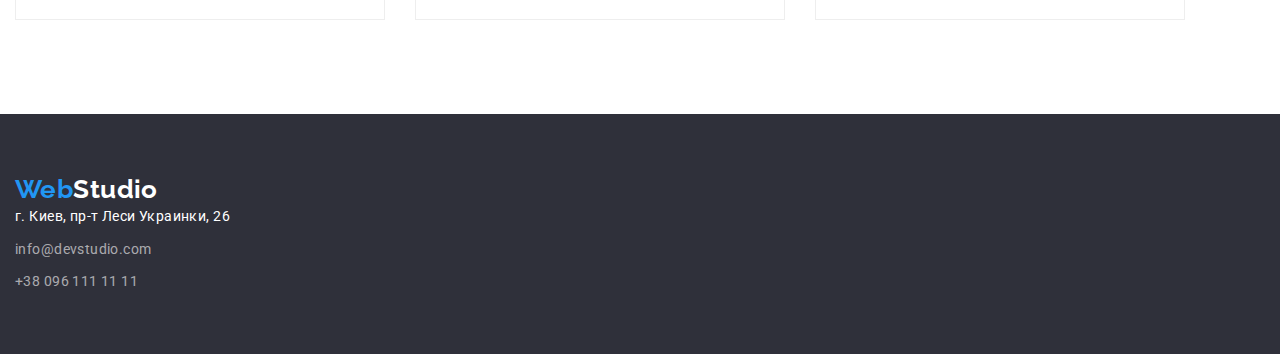
==== commit 5dccd29b: "Внесены правки" ====
--- a/portfolio.html
+++ b/portfolio.html
@@ -12,7 +12,7 @@
 <body>
 
   <!-- =======Хедер=========== -->
-  <header>
+  <header class="header">
     <div class="nav container">  
       <nav class="site-nav">
         <a href="./index.html" lang="en" class="logo"><span class="accent">Web</span>Studio </a>
@@ -33,7 +33,8 @@
 
    <main>
    <!--======== фильтры ==========-->
-    <section class="portfolio container">
+    <section class="portfolio">
+      <div class="container">
           <h1>Портфолио</h1>
           <ul class="filter list">
             <li><button type="button" class="button">Все</button></li>
@@ -47,81 +48,102 @@
             <li class="projects-item">
               <a href="#" class="project-link">
                 <img src="./images/project1.jpg" alt="макбук про с открытой веб-страницей" width="370" height="294" class="project-img">
-                <h2 class="title">Технокряк</h2>
-                <p class="text">Веб-сайт</p>
+                <div class="projects-text">
+                  <h2 class="title">Технокряк</h2>
+                  <p class="text">Веб-сайт</p>
+              </div>
               </a>
             </li>
             <li class="projects-item">
               <a href="#" class="project-link">
                 <img src="./images/project2.jpg" alt="два баскетболиста в прыжке борятся за мяч" width="370" height="294" class="project-img">
-                <h2 class="title">Постер <span lang="en">New Orlean vs Golden Star</span></h2>
-                <p class="text">Дизайн</p>
+                <div class="projects-text">
+                  <h2 class="title">Постер <span lang="en">New Orlean vs Golden Star</span></h2>
+                  <p class="text">Дизайн</p>
+                </div>
               </a>
             </li>
             <li class="projects-item">
               <a href="#" class="project-link">
                 <img src="./images/project3.jpg" alt="логотип ресторана морской еды" width="370" height="294" class="project-img">
-                <h2 class="title">Ресторан <span lang="en">Seafood</span></h2>
-                <p class="text">Приложение</p>
+                <div class="projects-text">
+                  <h2 class="title">Ресторан <span lang="en">Seafood</span></h2>
+                  <p class="text">Приложение</p>
+                </div>
               </a>
             </li>
             <li class="projects-item">
               <a href="#" class="project-link">
                 <img src="./images/project4.jpg" alt="наушники" width="370" height="294" class="project-img">
-                <h2 class="title">Проект <span lang="en">Prime</span></h2>
-                <p class="text">Маркетинг</p>
+                <div class="projects-text">
+                  <h2 class="title">Проект <span lang="en">Prime</span></h2>
+                  <p class="text">Маркетинг</p>
+                </div>
               </a>
             </li>
             <li class="projects-item">
               <a href="#" class="project-link">
                 <img src="./images/project5.jpg" alt="две коробки белая и розовая" width="370" height="294" class="project-img">
-                <h2 class="title">Проект <span lang="en">Boxes</span></h2>
-                <p class="text">Приложение</p>
+                <div class="projects-text">
+                  <h2 class="title">Проект <span lang="en">Boxes</span></h2>
+                  <p class="text">Приложение</p>
+                </div class="projects-text">
               </a> 
             </li>
             <li class="projects-item"> 
               <a href="#" class="project-link">
                 <img src="./images/project6.jpg" alt="монитор с открытым сайтом" width="370" height="294" class="project-img">
-                <h2 lang="en" class="title">Inspiration has no Borders</h2>
-                <p class="text">Веб-сайт</p>
+                <div class="projects-text">
+                  <h2 lang="en" class="title">Inspiration has no Borders</h2>
+                  <p class="text">Веб-сайт</p>
+                </div>
               </a>
             </li>
             <li class="projects-item">
               <a href="#" class="project-link">
                 <img src="./images/project7.jpg" alt="открытый журнал" width="370" height="294" class="project-img">
-                <h2 class="title">Издание <span lang="en">Limited Edition</span></h2>
-                <p class="text">Дизайн</p>
+                <div class="projects-text">
+                  <h2 class="title">Издание <span lang="en">Limited Edition</span></h2>
+                  <p class="text">Дизайн</p>
+                </div>
               </a>
             </li>
             <li class="projects-item">
               <a href="#" class="project-link">
                 <img src="./images/project8.jpg" alt="ярлык с надписью" width="370" height="294" class="project-img">
-                <h2 class="title">Проект <span lang="en">LAB</span></h2>
-                <p class="text">Маркетинг</p>
+                <div class="projects-text">
+                  <h2 class="title">Проект <span lang="en">LAB</span></h2>
+                  <p class="text">Маркетинг</p>
+                </div>
               </a>
             </li>
             <li class="projects-item">
               <a href="#" class="project-link">
                 <img src="./images/project9.jpg" alt="мужские руки на клавиатуре ноутбука" class="project-img">
-                <h2 lang="en" class="title">Growing Business</h2>
-                <p class="text">Приложение</p>
+                <div class="projects-text">
+                  <h2 lang="en" class="title">Growing Business</h2>
+                  <p class="text">Приложение</p>
+                </div>
               </a>
             </li>
           </ul>
         </div>
+      </div>
     </section>
   </main>
 
   <!-- ========футер============ -->
-  <footer class="footer container">
-    <a href="./index.html" lang="en" class="footer-logo"><span class="accent">Web</span>Studio</a>
-    <address class="address">
-        <ul class="address-list list">
-          <li class="address-item">г. Киев, пр-т Леси Украинки, 26</li>
-          <li class="address-item"><a href="mailto:info@devstudio.com" class="link">info@devstudio.com</a></li>
-          <li class="address-item"><a href="tel:+380961111111" class="link">+38 096 111 11 11 </a>
-      </ul>
-    </address>
+  <footer class="footer">
+    <div class="container">
+      <a href="./index.html" lang="en" class="footer-logo"><span class="accent">Web</span>Studio</a>
+      <address class="address">
+          <ul class="address-list list">
+            <li class="address-item">г. Киев, пр-т Леси Украинки, 26</li>
+            <li class="address-item"><a href="mailto:info@devstudio.com" class="link">info@devstudio.com</a></li>
+            <li class="address-item"><a href="tel:+380961111111" class="link">+38 096 111 11 11 </a>
+        </ul>
+      </address>
+    </div>
   </footer>  
           
 </body>
--- a/css/styles.css
+++ b/css/styles.css
@@ -50,6 +50,7 @@
         width: 1200px;
         /* outline: 2px solid red; */
         padding: 0 15px;
+        justify-content: center;
         }
 
 /*  =================Хедер===================== */
@@ -76,9 +77,9 @@
         justify-content: space-between;
         padding-top: 24px;
         padding-bottom: 24px;
-
+}
+.header {
         border-bottom: 1px solid #ECECEC;
-
 }
 .site-nav{
         display: flex;
@@ -396,7 +397,7 @@
         font-size: 16px;
         line-height: 1.9;
 
-        margin-bottom: 20px;
+        /* margin-bottom: 20px; */
         
 }
 
@@ -404,6 +405,16 @@
 background-color: var(--primary-bg-color);
 border: 1px solid #EEEEEE;
 max-width: 370px;
+padding-bottom: 20px;
+
+
+display: flex;
+justify-content: center;
+
+}
+.projects-text {
+        margin-left: 24px;
+        margin-right: 24px;
 }
 .projects-item:not(:nth-child(3n)) {
         margin-right: 30px;
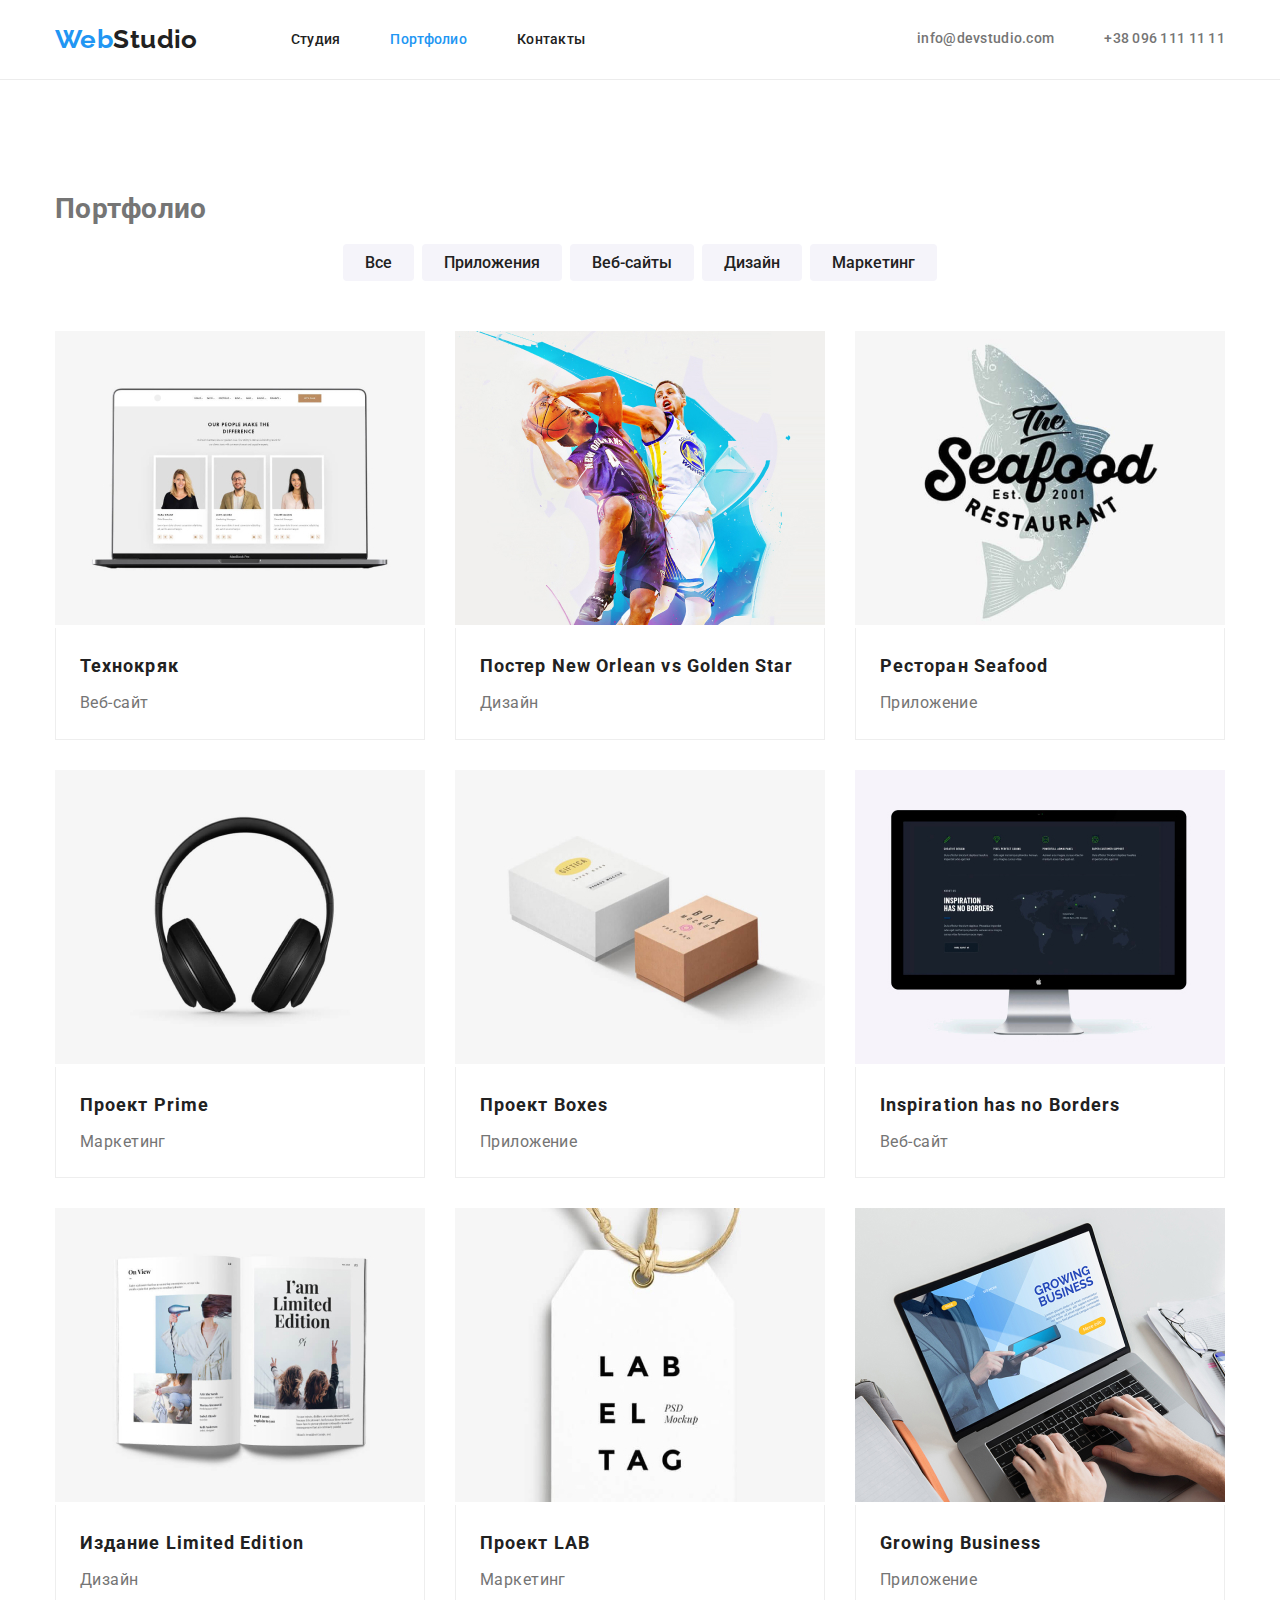
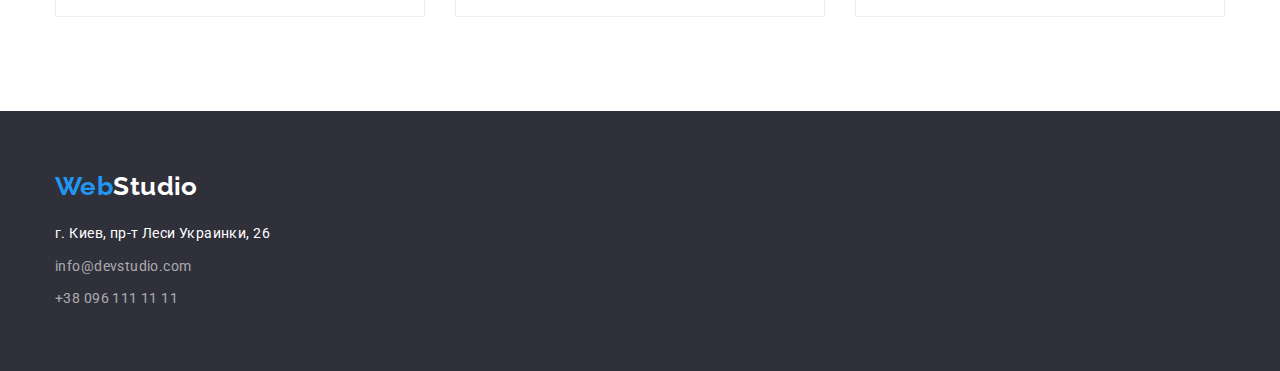
==== commit f9b5ec1e: "Исправления" ====
--- a/portfolio.html
+++ b/portfolio.html
@@ -135,7 +135,7 @@
   <!-- ========футер============ -->
   <footer class="footer">
     <div class="container">
-      <a href="./index.html" lang="en" class="footer-logo"><span class="accent">Web</span>Studio</a>
+      <a href="./index.html" lang="en" class="logo footer-logo"><span class="accent">Web</span>Studio</a>
       <address class="address">
           <ul class="address-list list">
             <li class="address-item">г. Киев, пр-т Леси Украинки, 26</li>
--- a/css/styles.css
+++ b/css/styles.css
@@ -50,7 +50,7 @@
         width: 1200px;
         /* outline: 2px solid red; */
         padding: 0 15px;
-        justify-content: center;
+        margin: 0 auto;
         }
 
 /*  =================Хедер===================== */
@@ -297,11 +297,7 @@
         color: var(--accent-white-color);
         text-decoration: none;
 
-        font-family: var(--secondary-font);
-        font-weight: 700;
-        font-size: 26px;
-        line-height: 1.19;
-
+        display: block;
         margin-bottom: 20px;
 }
 .footer-logo .accent {
@@ -376,9 +372,9 @@
 .projects .project-link {
         text-decoration: none;
         color: var(--primary-text-color);
+        display: block;
 }
 .project-img{
-        margin-bottom: 20px;
 }
 
 .projects .title {
@@ -403,9 +399,8 @@
 
 .projects-item {
 background-color: var(--primary-bg-color);
-border: 1px solid #EEEEEE;
 max-width: 370px;
-padding-bottom: 20px;
+/* padding-bottom: 20px; */
 
 
 display: flex;
@@ -413,8 +408,11 @@
 
 }
 .projects-text {
-        margin-left: 24px;
-        margin-right: 24px;
+        padding: 20px 24px;
+       
+        border-right: 1px solid #EEEEEE;
+        border-bottom: 1px solid #EEEEEE;
+        border-left: 1px solid #EEEEEE;
 }
 .projects-item:not(:nth-child(3n)) {
         margin-right: 30px;
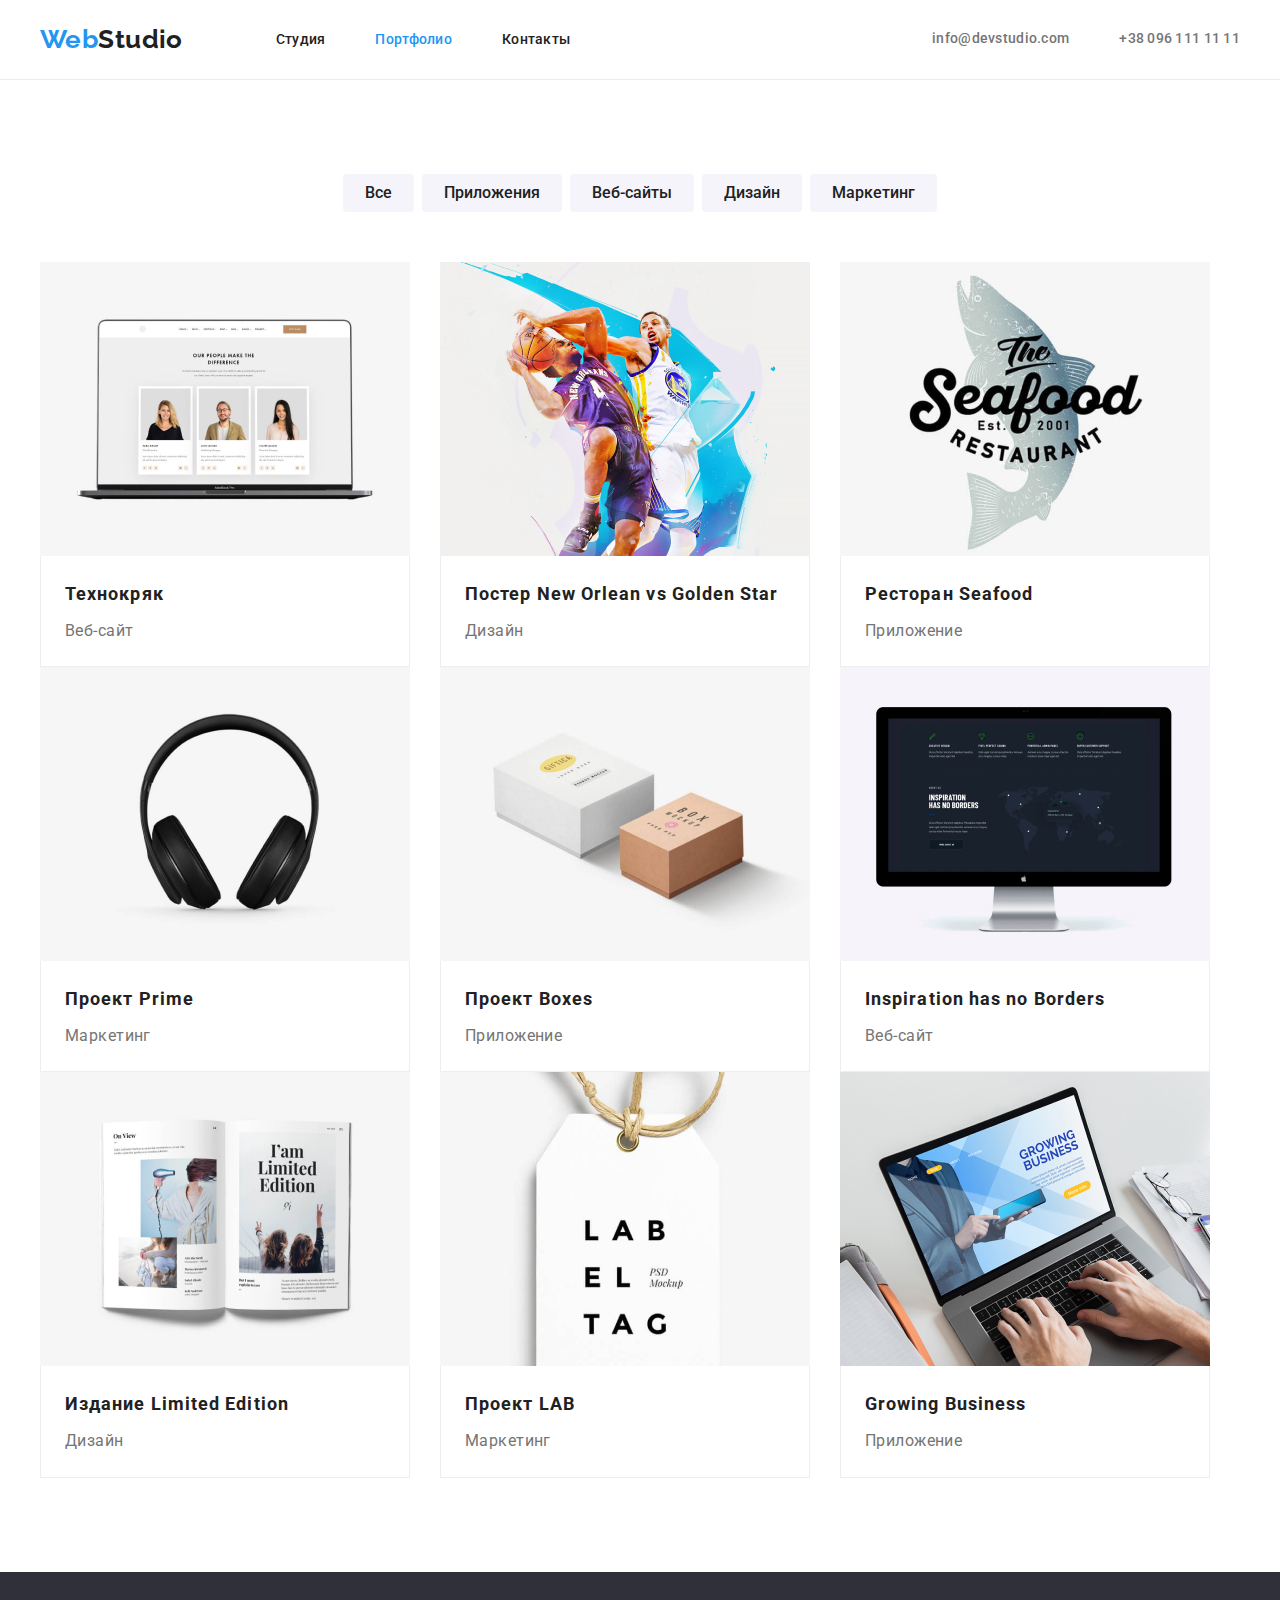
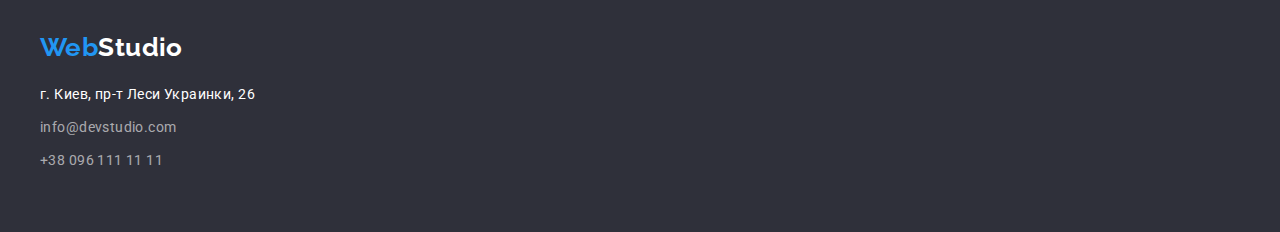
==== commit dd3715e2: "Изменения" ====
--- a/portfolio.html
+++ b/portfolio.html
@@ -8,6 +8,7 @@
 
     <link rel="stylesheet" href="https://cdnjs.cloudflare.com/ajax/libs/modern-normalize/1.0.0/modern-normalize.min.css">
     <link rel="stylesheet" href="./css/styles.css">
+    <link rel="stylesheet" href="./css/svg.css">
 </head>
 <body>
 
@@ -35,7 +36,7 @@
    <!--======== фильтры ==========-->
     <section class="portfolio">
       <div class="container">
-          <h1>Портфолио</h1>
+          <!-- <h1>Портфолио</h1> -->
           <ul class="filter list">
             <li><button type="button" class="button">Все</button></li>
             <li><button type="button" class="button">Приложения</button></li>
--- a/css/styles.css
+++ b/css/styles.css
@@ -24,7 +24,12 @@
         --primary-font: Roboto, sans-serif;
         --secondary-font: Raleway, sans-serif;
 }
-
+*,
+*::before,
+*::after{
+        margin: 0;
+        padding: 0;
+}
 
 body {
         background-color: var(--primary-bg-color); 
@@ -135,19 +140,27 @@
 .contacts li+li {
         margin-left: 50px;
 }
+
 /* =========================Герой =================*/
 .hero {
         background-color: var(--footer-bg-color);
-        text-align: center;
-}
-.hero.container {
+        margin: 0 auto;
         padding-top: 200px;
         padding-bottom: 200px;
+
+        max-width: 1600px;
+        background-image: linear-gradient(
+                rgba(47, 48, 58, 0.4),
+                rgba(47, 48, 58, 0.4)),        
+        url(../images/background.jpg);
+}
+.hero-wrapper {
 
         display: flex;
         justify-content: center;
         flex-direction: column;
         align-items: center;
+        
 }
 .hero-title {
         color: var(--accent-white-color);
@@ -276,13 +289,13 @@
 .position {
         font-size: 16px;
         line-height: 1.19;
-        margin: 0px;
+        margin-bottom: 16px;
         text-align: center;
 }
 .employees.list{
         display: flex;
 }
-.employees.list li+li{
+.employees.list>li+li{
         margin-left: 30px;
 }
 
@@ -375,6 +388,7 @@
         display: block;
 }
 .project-img{
+        display: block;
 }
 
 .projects .title {
@@ -417,6 +431,6 @@
 .projects-item:not(:nth-child(3n)) {
         margin-right: 30px;
 }
-.projects-item:not(:nth-child(n+7)) {
-        margin-bottom: 30px;
+.projects-item:nth-last-child(-n + 3) {
+        margin-bottom: 0px;
 }--- a/css/svg.css
+++ b/css/svg.css
@@ -0,0 +1,109 @@
+*,
+*::before,
+*::after {
+  margin: 0;
+  padding: 0;
+  box-sizing: inherit;
+}
+
+
+/* ===========хедер======= */
+.mail-icon {
+    width: 16px;
+    height: 12px;
+}
+
+
+
+
+/* =================Преимущества====================== */
+
+.features-item::before{
+  content: "";
+  display: block;
+
+  width: 270px;
+  height: 120px;
+  
+  margin-bottom: 30px;
+  background-size: 70px 70px;
+  background-position: center;
+  background-repeat: no-repeat;
+  background-color: #f5f4fa;
+  border-radius: 4px;
+   
+}
+
+.antenna::before{
+    
+  background-image: url(../images/icons/antenna.svg);
+}
+
+.astronaut::before{
+  background-image: url(../images/icons/astronaut.svg);
+}
+.clock::before{
+  background-image: url(../images/icons/clock.svg);
+}
+.diagram::before{
+  background-image: url(../images/icons/diagram.svg);
+}
+
+/* ======================Наша команда=========================== */
+.socials{
+  display: flex;
+  justify-content: center;
+}
+.social-item:not(:last-child) {
+  margin-right: 10px;
+}
+
+.social-link {
+  justify-content: center;
+  align-items: center;
+  display: flex;
+
+  width: 44px;
+  height: 44px;
+  border-radius: 50%;
+
+background-size: cover;
+  background-color: var(--primary-bg-color)
+
+}
+.social-icon {
+  width: 20px;
+  height: 20px;
+  /* fill: #afb1b8; */
+}
+.social-link:hover {
+  background-color: var(--accent-color);
+}
+
+.social-link:hover .social-icon{
+  --color4: #ffffff;
+}
+
+/* ===============================Клиенты===================== */
+/* .clients-list {
+display: flex;
+}
+
+.clients-item {
+  display: flex;
+  justify-content: center;
+  align-items: center;
+}
+
+
+.clients-link{
+    display: flex;
+    width: 170px;
+    height: 90px;
+    text-decoration: none;
+    justify-content: center;
+    align-items: center;
+    border: 1px solid #AFB1B8;
+    border-radius: 4px;
+    fill: #AFB1B8; */
+}